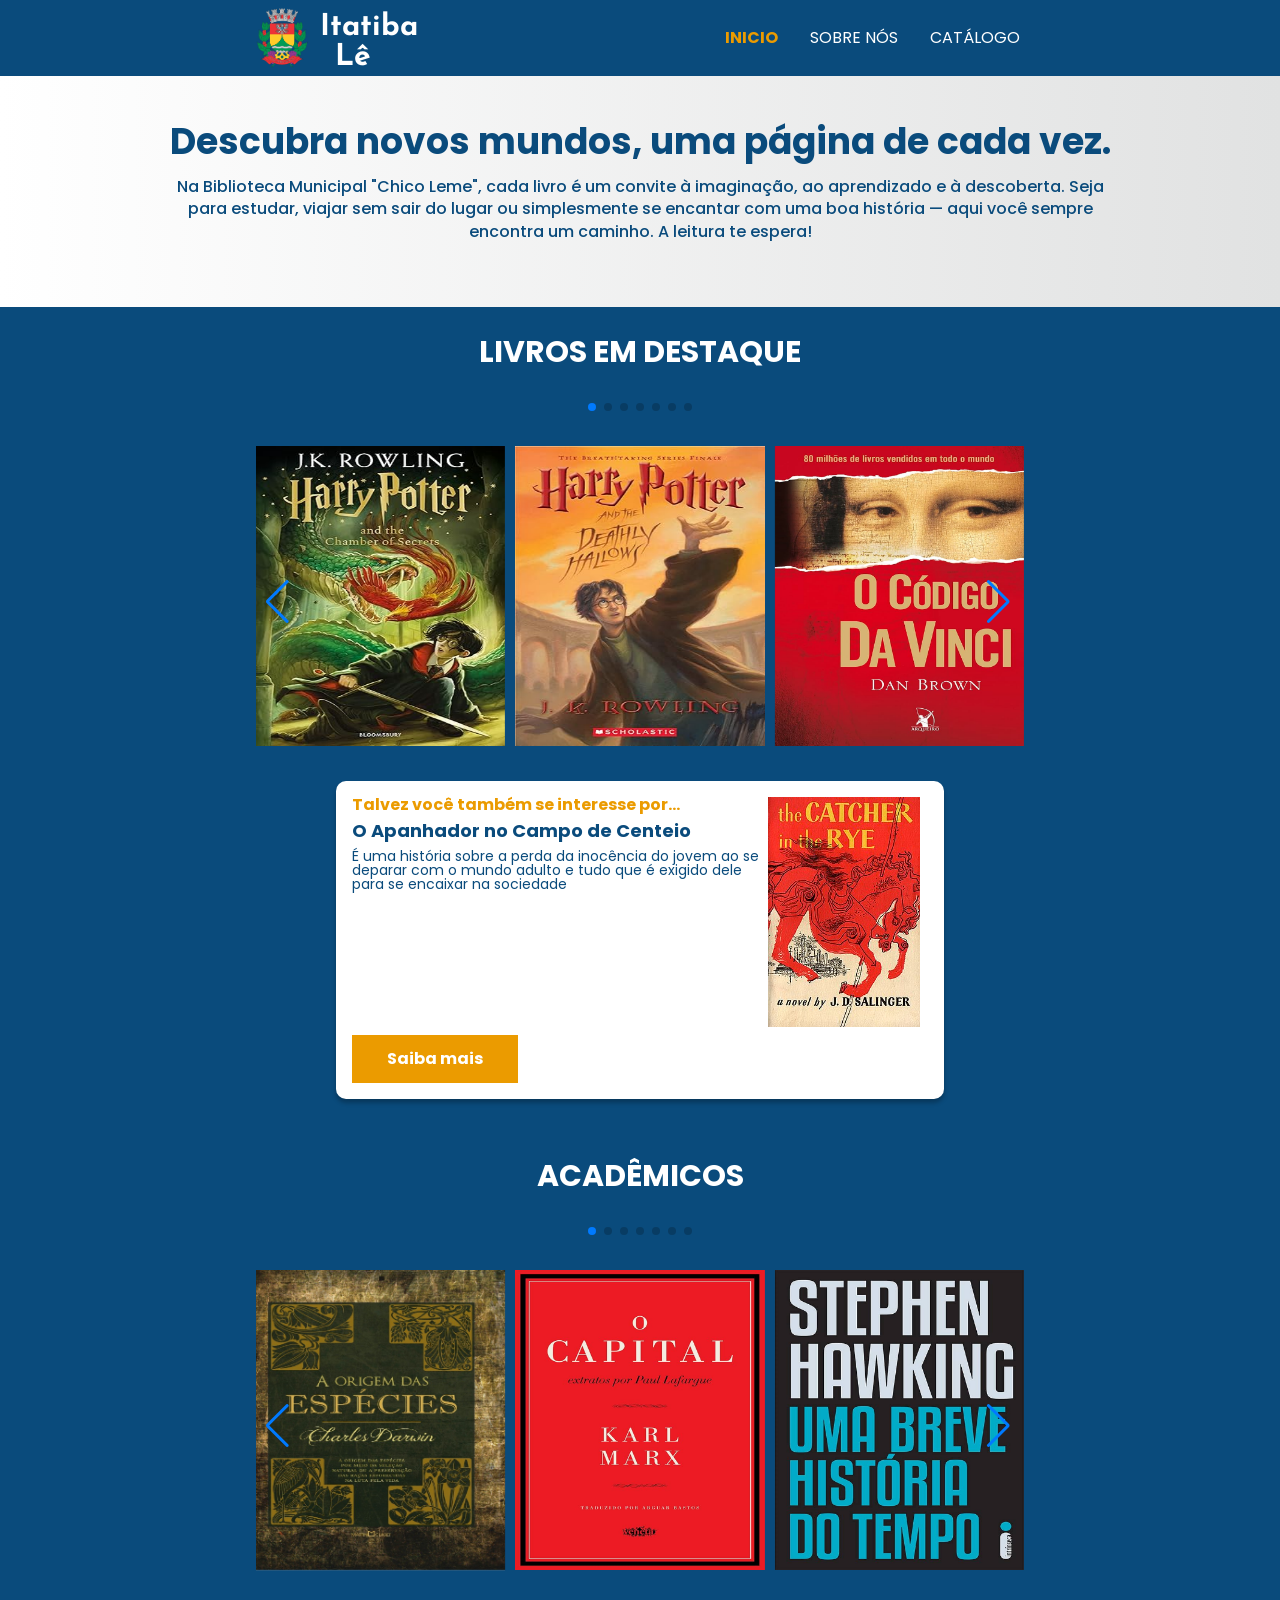
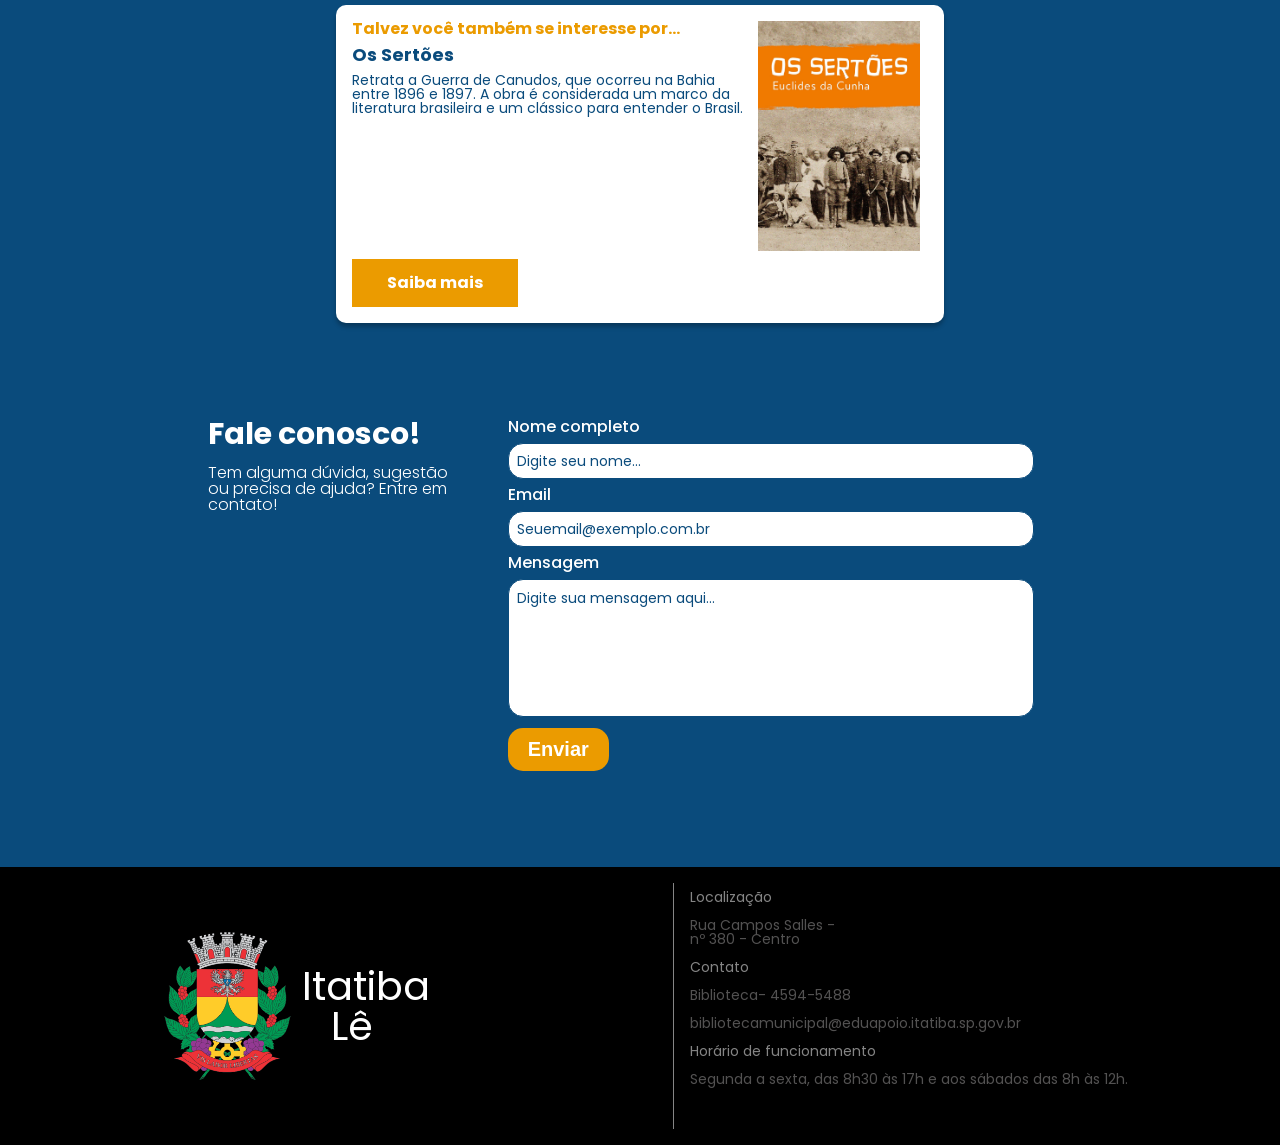
==== PI3 Responsivo/index.html @ 27adb3ab "Projeto responsivo!" ====
<!DOCTYPE html>
<html lang="pt-br">
<head>
    <meta charset="UTF-8">
    <meta name="viewport" content="width=device-width, initial-scale=1.0">
    <title>Itatiba Lê</title>
    <link rel="stylesheet" href="https://cdn.jsdelivr.net/npm/swiper@11/swiper-bundle.min.css"/>
    <link rel="stylesheet" href="reset.css">
    <link rel="stylesheet" href="style.css">
    <link rel="preconnect" href="https://fonts.googleapis.com">
    <link rel="preconnect" href="https://fonts.gstatic.com" crossorigin>
    <link href="https://fonts.googleapis.com/css2?family=Inter:ital,opsz@0,14..32;1,14..32&family=Montserrat:ital@0;1&family=Poppins:ital,wght@0,100;0,200;0,300;0,400;0,500;0,600;0,700;0,800;0,900;1,100;1,200;1,300;1,400;1,500;1,600;1,700;1,800;1,900&display=swap" rel="stylesheet">
    <link href="https://fonts.googleapis.com/css2?family=Inter:ital,opsz@0,14..32;1,14..32&family=Josefin+Sans:ital,wght@0,100..700;1,100..700&family=Montserrat:ital@0;1&family=Poppins:ital,wght@0,100;0,200;0,300;0,400;0,500;0,600;0,700;0,800;0,900;1,100;1,200;1,300;1,400;1,500;1,600;1,700;1,800;1,900&display=swap" rel="stylesheet">
</head>
<body>
    <header class="cabecalho">
        <div class="container">
            <input type="checkbox" id="menu" class="container__botao">
            <label for="menu">
                <span class="cabecalho__menu-hamburguer" class="container__imagem"></span>
            </label>
            <ul class="lista-menu">
                <li class="lista__menu__item">
                    <a href="index.html" class="lista__menu__link" style="color: var(--cor-laranja);font-weight: 700;">Inicio</a>
                </li>
                <li class="lista__menu__item">
                    <a href="sobreNos.html" class="lista__menu__link">Sobre nós</a>
                </li>
                <li class="lista__menu__item">
                    <a href="./Catálogo/index.html" class="lista__menu__link">Catálogo</a>
                </li>
            </ul>
            <img src="imagens/logo.png" alt="logo da prefeitura de Itatiba" class="container__imagem">
            <h1 class="container__titulo"><b class="container__titulo--negrito">Itatiba</b> Lê</h1>
        </div>
        <ul class="opções">
            <input type="checkbox" id="opções-menu" class="opções__botão">
            <li class="opções__item"><a href="index.html" class="opções__link" style="color: var(--cor-laranja);font-weight: 700;">Inicio</a></li>
            <li class="opções__item"><a href="sobreNos.html" class="opções__link">Sobre nós</a></li>
            <li class="opções__item"><a href="/Catálogo/index.html" class="opções__link">Catálogo</a></li>
        </ul>
    </header>

   <section class="banner">
    <h2 class="banner__titulo">Descubra novos mundos, uma página de cada vez.</h2>
    <p class="banner__texto">Na Biblioteca Municipal "Chico Leme", cada livro é um convite à imaginação, ao aprendizado e à descoberta. Seja para estudar, viajar sem sair do lugar ou simplesmente se encantar com uma boa história — aqui você sempre encontra um caminho. A leitura te espera!</p>

   </section>

   <section class="carrossel">
        <h2 class="carrossel__titulo">Livros em destaque</h2>
        <div class="carrossel__container">
            <div class="swiper">
                <!-- If we need pagination -->
                <div class="swiper-pagination"></div>
                <!-- Additional required wrapper -->
                <div class="swiper-wrapper">
                <!-- Slides -->
                <div class="swiper-slide"><img src="img/harry potter secrets.jpg" alt="..."></div>
                <div class="swiper-slide"><img src="img/harry potter hallows.jpg" alt="..."></div>
                <div class="swiper-slide"><img src="img/codigo de da vinci.jpg" alt="..."></div>
                <div class="swiper-slide"><img src="img/o menino do pijama listrado.jpg" alt="..."></div>
                <div class="swiper-slide"><img src="img/dom quixote.jpg" alt="..."></div>
                <div class="swiper-slide"><img src="img/pequeno principe.jpg" alt="..."></div>
                <div class="swiper-slide"><img src="img/O Alquimista.jpg" alt="..."></div>
                <div class="swiper-slide"><img src="img/senhor dos aneis.jpg" alt="..."></div>
                <div class="swiper-slide"><img src="img/o hobbit.jpg" alt="..."></div>
                </div>
            
            
                <!-- If we need navigation buttons -->
                <div class="swiper-button-prev"></div>
                <div class="swiper-button-next"></div>
            </div>

            <div class="card">
                <div class="card__descricao">
                    <div class="descricao">
                        <h3 class="descricao__titulo">Talvez você também se interesse por...</h3>
                        <h2 class="descricao__titulo-livro">O Apanhador no Campo de Centeio</h2>
                        <p class="descricao__texto">É uma história sobre a perda da inocência do jovem ao se deparar com o mundo adulto e tudo que é exigido dele para se encaixar na sociedade</p>
                    </div>
                    <img src="img/campo de centeio.jpg" alt="" class="descricao__imagem">
                </div>
                <div class="card__botoes">
                    <a href="#" class="botoes__ancora">Saiba mais</a>
                </div>
            </div>
        </div>
   </section>

   <section class="carrossel_secundario">
        <h2 class="carrossel__titulo">Acadêmicos</h2>
        <div class="carrossel__container">
            <div class="swiper">
                <!-- If we need pagination -->
                <div class="swiper-pagination"></div>
                <!-- Additional required wrapper -->
                <div class="swiper-wrapper">
                <!-- Slides -->
                <div class="swiper-slide"><img src="img/academico - 1.jpg" alt="..." class="imgg"></div>
                <div class="swiper-slide"><img src="img/academico - 2.jpg" alt="..." class="imgg"></div>
                <div class="swiper-slide"><img src="img/academico - 3.jpg" alt="..."></div>
                <div class="swiper-slide"><img src="img/academico - 4.webp" alt="..."></div>
                <div class="swiper-slide"><img src="img/academico - 5.webp" alt="..."></div>
                <div class="swiper-slide"><img src="img/academico - 6.jpg" alt="..."></div>
                <div class="swiper-slide"><img src="img/academico - 7.webp" alt="..."></div>
                <div class="swiper-slide"><img src="img/academico - 9.jpg" alt="..."></div>
                <div class="swiper-slide"><img src="img/academico - 10.jpg" alt="..."></div>
                </div>
            
            
                <!-- If we need navigation buttons -->
                <div class="swiper-button-prev"></div>
                <div class="swiper-button-next"></div>
            </div>

            <div class="card">
                <div class="card__descricao">
                    <div class="descricao">
                        <h3 class="descricao__titulo">Talvez você também se interesse por...</h3>
                        <h2 class="descricao__titulo-livro">Os Sertões</h2>
                        <p class="descricao__texto">Retrata a Guerra de Canudos, que ocorreu na Bahia entre 1896 e 1897. A obra é considerada um marco da literatura brasileira e um clássico para entender o Brasil.  </p>
                    </div>
                    <img src="img/academico - 8.jpg" alt="" class="descricao__imagem">
                </div>
                <div class="card__botoes">
                    <a href="#" class="botoes__ancora">Saiba mais</a>
                </div>
            </div>
        </div>
   </section>

   <section class="contato">
        <div class="contato__descrição">
            <h2 class="contato__titulo">Fale conosco!</h2>
            <p class="contato__texto">Tem alguma dúvida, sugestão ou precisa de ajuda? Entre em contato!</p>
        </div>
        <form action="">
            <label for="contato__nome">Nome completo</label>
            <input type="text" id="contato__nome" class="contato__input" placeholder="Digite seu nome..." required>
            <br>
            <label for="contato__email">Email</label>
            <br>
            <input type="email" id="contato__email" class="contato__input" placeholder="Seuemail@exemplo.com.br" required>
            
            <label for="contato__mensagem">Mensagem</label>
            <textarea cols="70" rows="10" id="contato__mensagem" class="contato__input" placeholder="Digite sua mensagem aqui..." required></textarea>
            
            <input type="submit" value="Enviar" class="enviar">
        </form>
        
   </section>

   <footer class="rodape">
        <div class="logoRodape">
            <img src="imagens/logo.png" alt="">
            <h1>Itatiba Lê</h1>
        </div>

        <ul class="lista__rodape">
            <li class="lista__rodape__titulo">Localização</li>
            <li class="lista__rodape__item">
                <p>Rua Campos Salles -</p>
                <p>nº 380 - Centro</p>
            </li>
            <li class="lista__rodape__titulo">Contato</li>
            <li class="lista__rodape__item">
                <p>Biblioteca- 4594-5488 </p> <br>
                <p>bibliotecamunicipal@eduapoio.itatiba.sp.gov.br</p>
            </li>
            <li class="lista__rodape__titulo">Horário de funcionamento</li>
            <li class="lista__rodape__item">
                <p>Segunda a sexta, das 8h30 às 17h e aos sábados das 8h às 12h.</p>
            </li>
        </ul>
   </footer>


   <script src="https://cdn.jsdelivr.net/npm/swiper@11/swiper-bundle.min.js"></script>
   <script>
    const swiper = new Swiper('.swiper', {
        speed: 0,
        spaceBetween: 10,
        slidesPerView: 3,
        pagination: {
            el: '.swiper-pagination',
            type: 'bullets',
        }
        });
   </script>
</body>
</html>
---- PI3 Responsivo/style.css ----
@import url("styles/header.css");
@import url("styles/banner.css");
@import url("styles/carrossel.css");
@import url("styles/topicos.css");
@import url("styles/contato.css");
@import url("styles/footer.css");
:root{
    --cor-de-fundo:#ebecee;
    --branco: #ffffff;
    --cor-laranja: #eb9b00;
    --degrade: linear-gradient(90deg,#ffffff, #e1e2e2);
    --cor-azul: #0a4b7c;
    --font-principal: "Poppins";
    --font-secundaria: "Josefin Sans"
}
body{
    background-color: var(--cor-azul);
    font-family: var(--font-principal);
    font-size: 16px;
    font-weight: 400;
}
.container__botao:checked ~ .lista-menu{
    display: block;
}
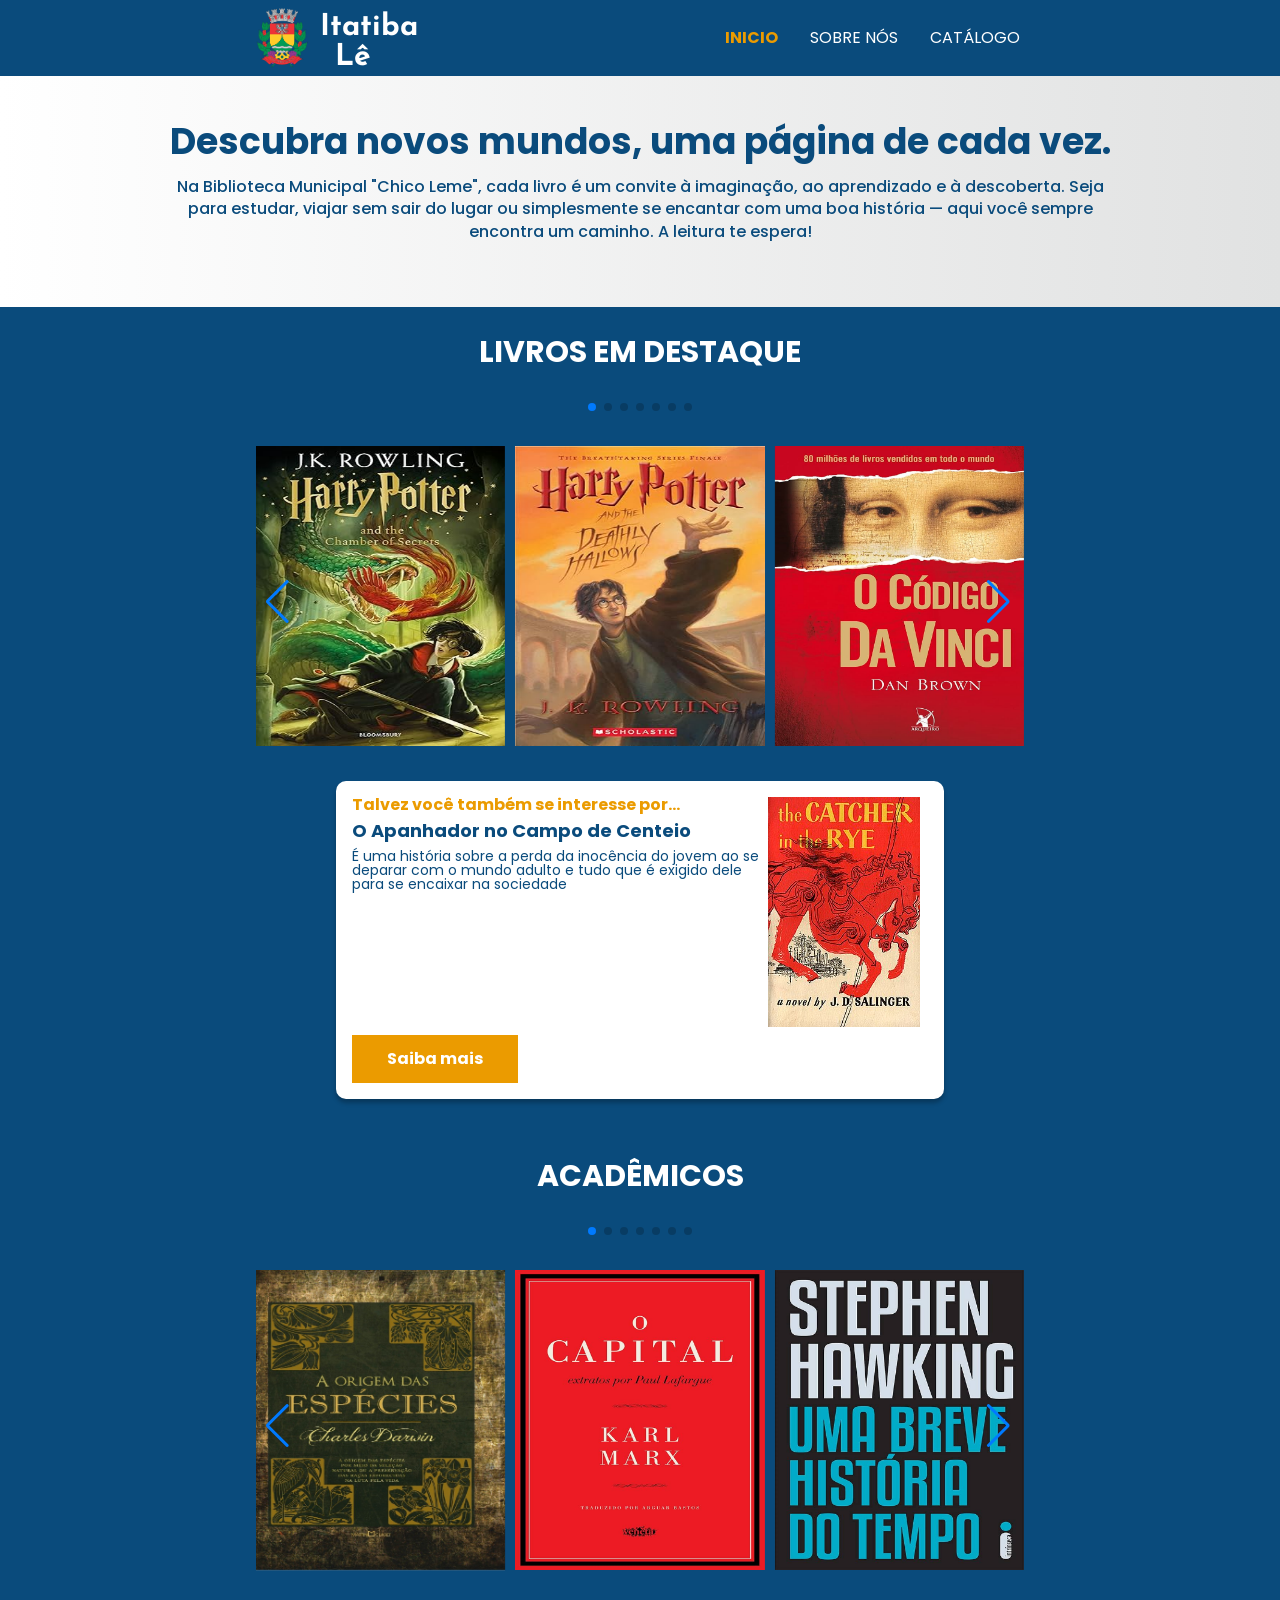
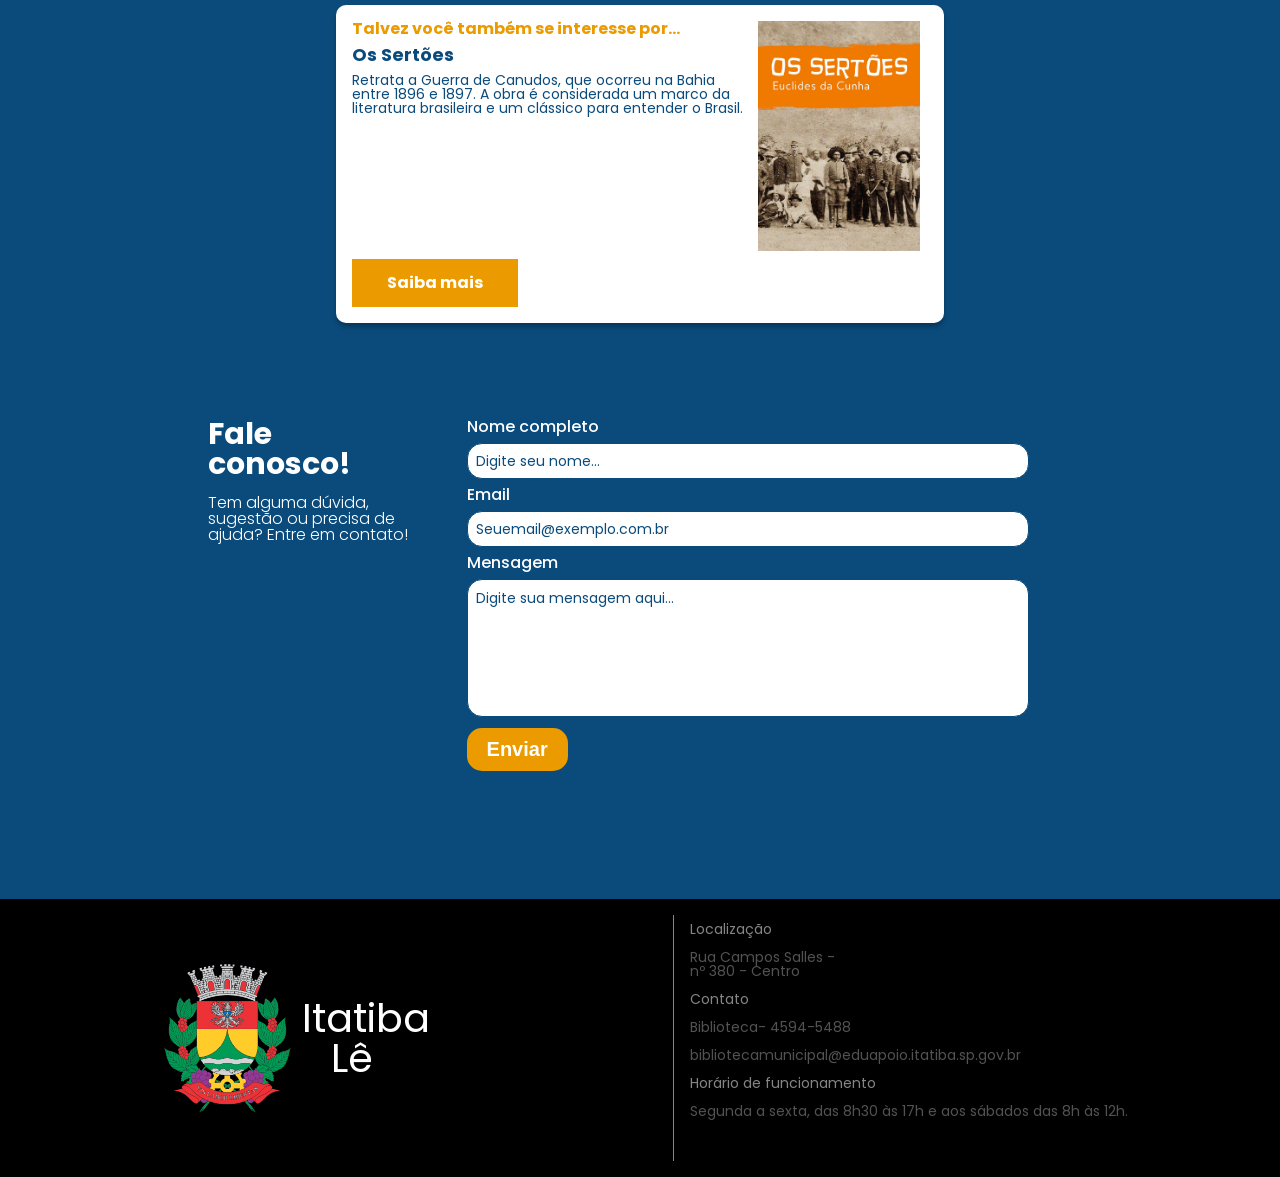
==== commit 836c1781: "PROJETO PI 3" ====
--- a/PI3 Responsivo/index.html
+++ b/PI3 Responsivo/index.html
@@ -27,7 +27,7 @@
                     <a href="sobreNos.html" class="lista__menu__link">Sobre nós</a>
                 </li>
                 <li class="lista__menu__item">
-                    <a href="./Catálogo/index.html" class="lista__menu__link">Catálogo</a>
+                    <a href="catalogo.html" class="lista__menu__link">Catálogo</a>
                 </li>
             </ul>
             <img src="imagens/logo.png" alt="logo da prefeitura de Itatiba" class="container__imagem">
@@ -37,7 +37,7 @@
             <input type="checkbox" id="opções-menu" class="opções__botão">
             <li class="opções__item"><a href="index.html" class="opções__link" style="color: var(--cor-laranja);font-weight: 700;">Inicio</a></li>
             <li class="opções__item"><a href="sobreNos.html" class="opções__link">Sobre nós</a></li>
-            <li class="opções__item"><a href="/Catálogo/index.html" class="opções__link">Catálogo</a></li>
+            <li class="opções__item"><a href="catalogo.html" class="opções__link">Catálogo</a></li>
         </ul>
     </header>
 
@@ -83,7 +83,7 @@
                     <img src="img/campo de centeio.jpg" alt="" class="descricao__imagem">
                 </div>
                 <div class="card__botoes">
-                    <a href="#" class="botoes__ancora">Saiba mais</a>
+                    <a href="https://pt.wikipedia.org/wiki/The_Catcher_in_the_Rye" class="botoes__ancora">Saiba mais</a>
                 </div>
             </div>
         </div>
@@ -125,32 +125,74 @@
                     <img src="img/academico - 8.jpg" alt="" class="descricao__imagem">
                 </div>
                 <div class="card__botoes">
-                    <a href="#" class="botoes__ancora">Saiba mais</a>
+                    <a href="https://pt.wikipedia.org/wiki/Os_Sertões" class="botoes__ancora">Saiba mais</a>
                 </div>
             </div>
         </div>
    </section>
 
    <section class="contato">
-        <div class="contato__descrição">
-            <h2 class="contato__titulo">Fale conosco!</h2>
-            <p class="contato__texto">Tem alguma dúvida, sugestão ou precisa de ajuda? Entre em contato!</p>
-        </div>
-        <form action="">
-            <label for="contato__nome">Nome completo</label>
-            <input type="text" id="contato__nome" class="contato__input" placeholder="Digite seu nome..." required>
-            <br>
-            <label for="contato__email">Email</label>
-            <br>
-            <input type="email" id="contato__email" class="contato__input" placeholder="Seuemail@exemplo.com.br" required>
-            
-            <label for="contato__mensagem">Mensagem</label>
-            <textarea cols="70" rows="10" id="contato__mensagem" class="contato__input" placeholder="Digite sua mensagem aqui..." required></textarea>
-            
-            <input type="submit" value="Enviar" class="enviar">
-        </form>
-        
-   </section>
+    <div class="contato__descrição">
+        <h2 class="contato__titulo">Fale conosco!</h2>
+        <p class="contato__texto">Tem alguma dúvida, sugestão ou precisa de ajuda? Entre em contato!</p>
+    </div>
+
+    <form id="formContato" action="https://formsubmit.co/itatibale@gmail.com" method="POST">
+        <input type="hidden" name="_captcha" value="false">
+        <input type="hidden" name="_template" value="table">
+
+        <label for="contato__nome">Nome completo</label>
+        <input type="text" id="contato__nome" name="nome" class="contato__input" placeholder="Digite seu nome..." required>
+
+        <label for="contato__email">Email</label>
+        <input type="email" id="contato__email" name="email" class="contato__input" placeholder="Seuemail@exemplo.com.br" required>
+
+        <label for="contato__mensagem">Mensagem</label>
+        <textarea cols="70" rows="10" id="contato__mensagem" name="mensagem" class="contato__input" placeholder="Digite sua mensagem aqui..." required></textarea>
+
+        <input type="submit" value="Enviar" class="enviar">
+        <section class="mensagem-positivo">
+            <div id="mensagemSucesso" class="mensagem-oculta">
+                <span class="icone">✅</span>
+                <p>Sua mensagem foi enviada com sucesso!</p>
+            </div>
+            </section>
+    </form>
+
+    <!-- MENSAGEM DE SUCESSO -->
+    
+</section>
+
+<script>
+    const form = document.getElementById('formContato');
+    const mensagem = document.getElementById('mensagemSucesso');
+
+    form.addEventListener('submit', function (e) {
+        e.preventDefault();
+
+        const dados = new FormData(form);
+
+        fetch(form.action, {
+            method: 'POST',
+            body: dados,
+            headers: {
+                'Accept': 'application/json'
+            }
+        })
+        .then(response => {
+            if (response.ok) {
+                form.reset();
+                mensagem.style.display = 'flex';
+            } else {
+                alert('Erro ao enviar. Tente novamente.');
+            }
+        })
+        .catch(error => {
+            alert('Erro de conexão. Verifique sua internet.');
+        });
+    });
+</script>
+
 
    <footer class="rodape">
         <div class="logoRodape">
